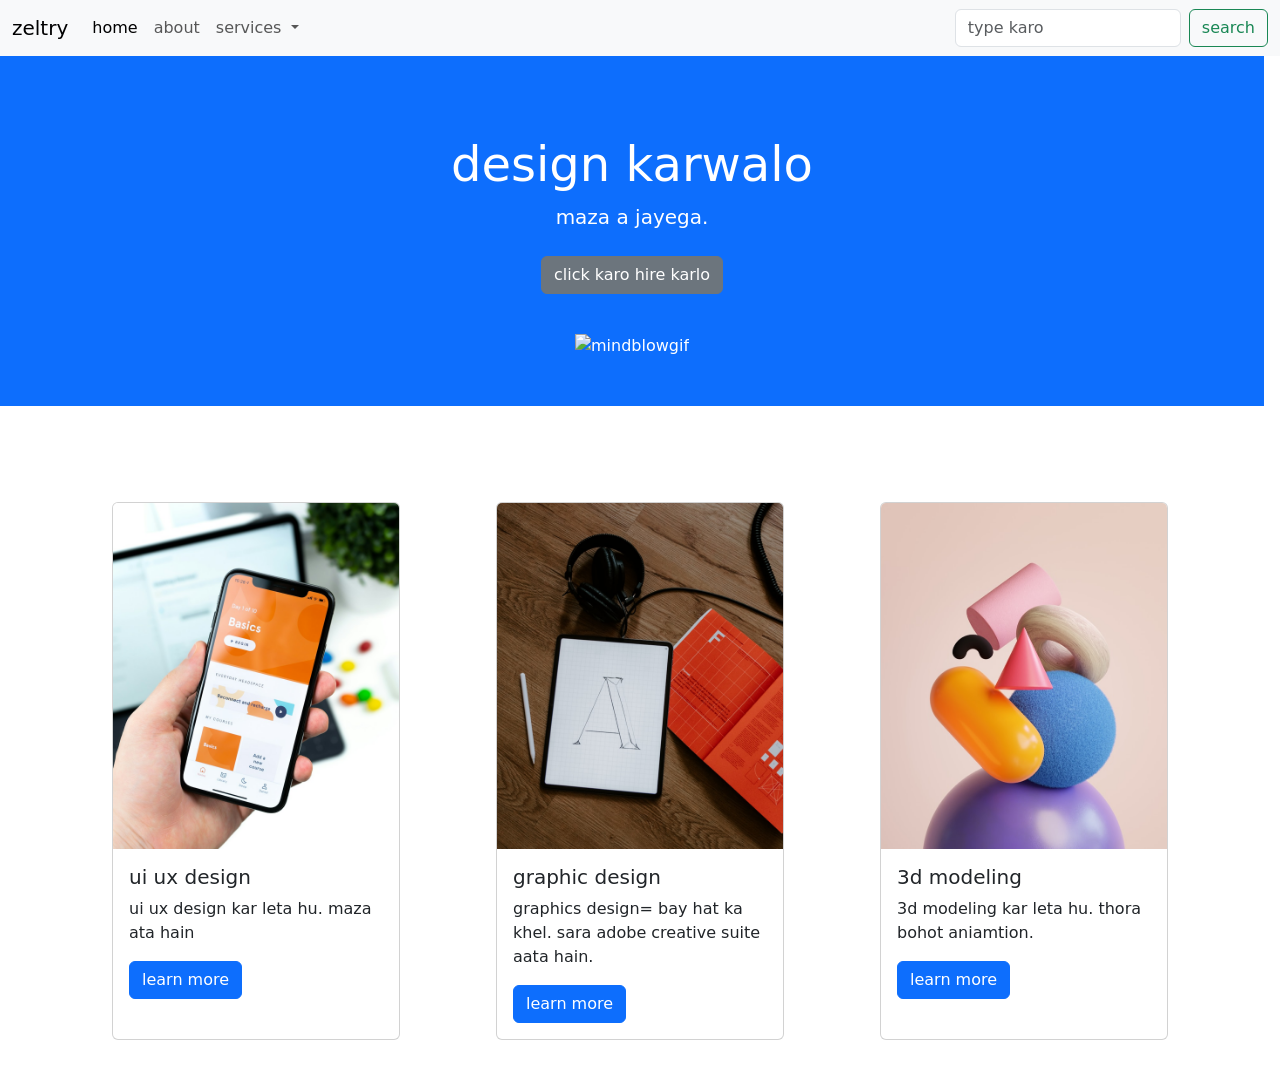
==== index.html @ cd255d21 "Add files via upload" ====
<!doctype html>
<html lang="en">
  <head>
    <meta charset="UTF-8" />
    <meta name="viewport" content="width=device-width, initial-scale=1.0" />
    <title>zeltry</title>

    <link
      href="https://cdn.jsdelivr.net/npm/bootstrap@5.3.8/dist/css/bootstrap.min.css"
      rel="stylesheet"
      integrity="sha384-sRIl4kxILFvY47J16cr9ZwB07vP4J8+LH7qKQnuqkuIAvNWLzeN8tE5YBujZqJLB"
      crossorigin="anonymous"
    />
  </head>
  <body>
    <nav class="navbar navbar-expand-lg bg-body-tertiary">
      <div class="container-fluid">
        <a class="navbar-brand" href="#">zeltry</a>
        <button
          class="navbar-toggler"
          type="button"
          data-bs-toggle="collapse"
          data-bs-target="#navbarSupportedContent"
          aria-controls="navbarSupportedContent"
          aria-expanded="false"
          aria-label="Toggle navigation"
        >
          <span class="navbar-toggler-icon"></span>
        </button>
        <div class="collapse navbar-collapse" id="navbarSupportedContent">
          <ul class="navbar-nav me-auto mb-2 mb-lg-0">
            <li class="nav-item">
              <a class="nav-link active" aria-current="page" href="./index.html"
                >home</a
              >
            </li>
            <li class="nav-item">
              <a class="nav-link" href="./about.html">about</a>
            </li>
            <li class="nav-item dropdown">
              <a
                class="nav-link dropdown-toggle"
                href="#"
                role="button"
                data-bs-toggle="dropdown"
                aria-expanded="false"
              >
                services
              </a>
              <ul class="dropdown-menu">
                <li><a class="dropdown-item" href="#">web design</a></li>
                <li><a class="dropdown-item" href="#">web development</a></li>
                <li><hr class="dropdown-divider" /></li>
                <li>
                  <a class="dropdown-item" href="#">tip me</a>
                </li>
              </ul>
            </li>
          </ul>
          <form class="d-flex" role="search">
            <input
              class="form-control me-2"
              type="search"
              placeholder="type karo"
              aria-label="Search"
            />
            <button class="btn btn-outline-success" type="submit">
              search
            </button>
          </form>
        </div>
      </div>
    </nav>
    <div
      class="text-bg-primary me-md-3 pt-3 px-3 pt-md-5 px-md-5 text-center overflow-hidden"
    >
      <div class="my-3 py-3">
        <h2 class="display-5">design karwalo</h2>
        <p class="lead">maza a jayega.</p>
        <a
          href="mailto:mrinmay.basu.780@gmail.com"
          class="btn btn-secondary my-2"
        >
          click karo hire karlo
        </a>
      </div>

      <img
        class="img-fluid mb-5"
        src="./assets/mindblow.gif"
        alt="mindblowgif"
      />
    </div>
    <br /><br />
    <div class="d-flex flex-wrap justify-content-center">
      <div class="card m-5" style="width: 18rem">
        <img src="./assets/uiux.png" class="card-img-top" alt="bloom" />
        <div class="card-body">
          <h5 class="card-title">ui ux design</h5>
          <p class="card-text">ui ux design kar leta hu. maza ata hain</p>
          <a href="#" class="btn btn-primary">learn more</a>
        </div>
      </div>

      <div class="card m-5" style="width: 18rem">
        <img
          src="./assets/graphicdesign.png"
          class="card-img-top"
          alt="graphicdesign"
        />
        <div class="card-body">
          <h5 class="card-title">graphic design</h5>
          <p class="card-text">
            graphics design= bay hat ka khel. sara adobe creative suite aata
            hain.
          </p>
          <a href="#" class="btn btn-primary">learn more</a>
        </div>
      </div>
      <div class="card m-5" style="width: 18rem">
        <img src="./assets/3d.png" class="card-img-top" alt="bloom" />
        <div class="card-body">
          <h5 class="card-title">3d modeling</h5>
          <p class="card-text">
            3d modeling kar leta hu. thora bohot aniamtion.
          </p>
          <a href="#" class="btn btn-primary">learn more</a>
        </div>
      </div>
    </div>
    <script
      src="https://cdn.jsdelivr.net/npm/bootstrap@5.3.8/dist/js/bootstrap.bundle.min.js"
      integrity="sha384-FKyoEForCGlyvwx9Hj09JcYn3nv7wiPVlz7YYwJrWVcXK/BmnVDxM+D2scQbITxI"
      crossorigin="anonymous"
    ></script>
  </body>
</html>
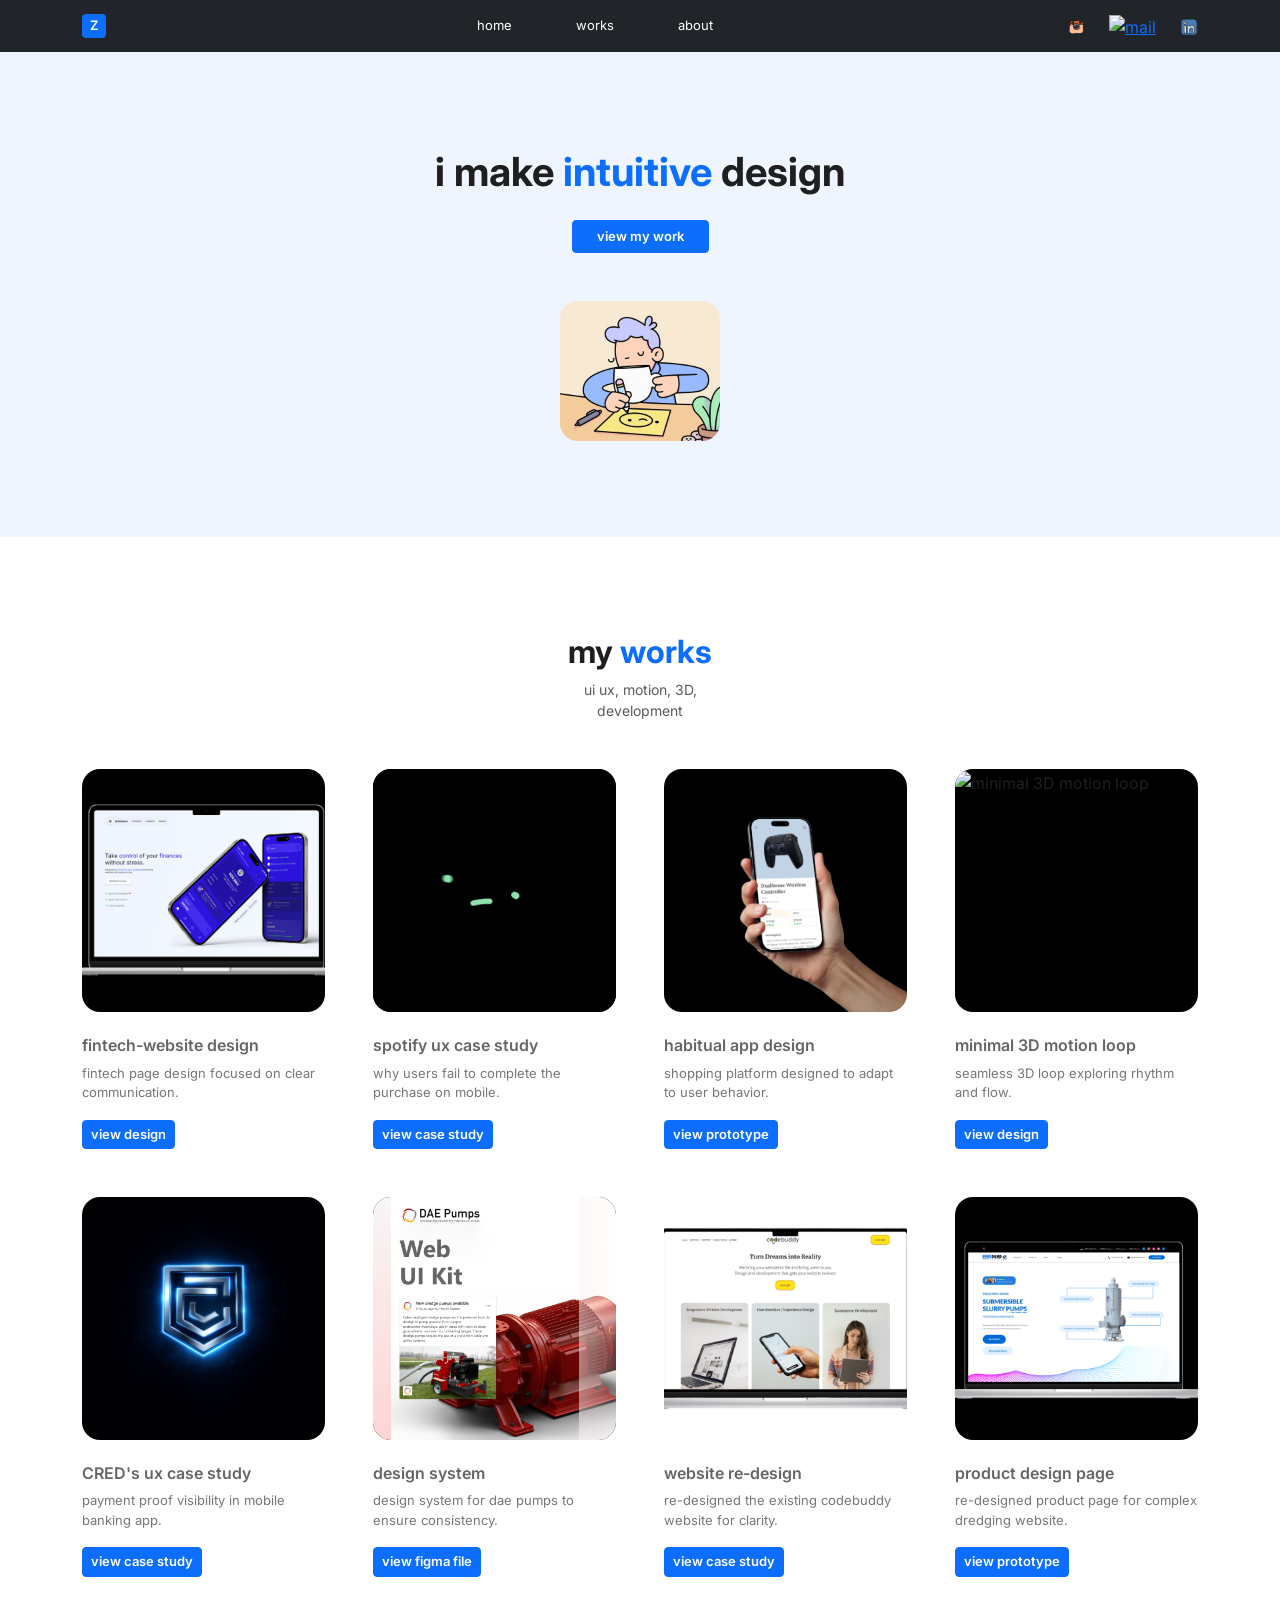
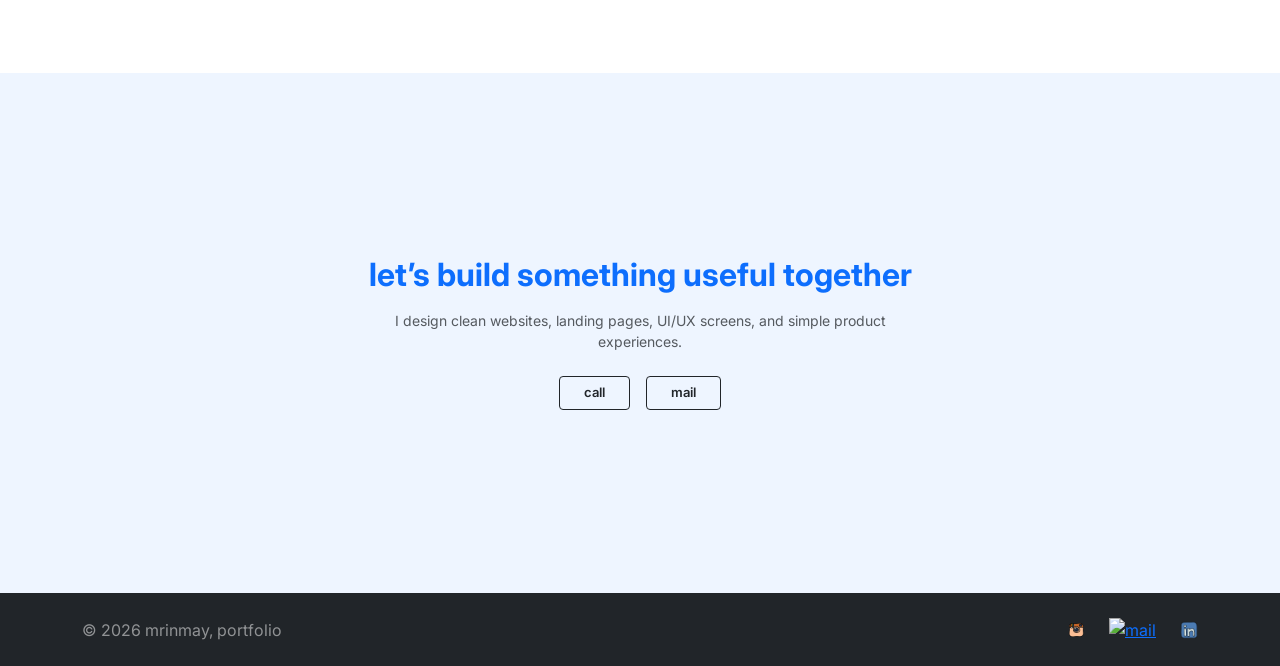
==== commit 93d819ba: "Add files via upload design changes" ====
--- a/index.html
+++ b/index.html
@@ -2,136 +2,304 @@
 <html lang="en">
   <head>
     <meta charset="UTF-8" />
-    <meta name="viewport" content="width=device-width, initial-scale=1.0" />
-    <title>zeltry</title>
+    <meta name="viewport" content="width=device-width, initial-scale=1" />
+    <title>Zeltry</title>
 
     <link
       href="https://cdn.jsdelivr.net/npm/bootstrap@5.3.8/dist/css/bootstrap.min.css"
       rel="stylesheet"
-      integrity="sha384-sRIl4kxILFvY47J16cr9ZwB07vP4J8+LH7qKQnuqkuIAvNWLzeN8tE5YBujZqJLB"
-      crossorigin="anonymous"
     />
+    <link
+      href="https://fonts.googleapis.com/css2?family=Inter:wght@400;600;700&display=swap"
+      rel="stylesheet"
+    />
+    <link rel="stylesheet" href="./style.css" />
   </head>
+
   <body>
-    <nav class="navbar navbar-expand-lg bg-body-tertiary">
-      <div class="container-fluid">
-        <a class="navbar-brand" href="#">zeltry</a>
+    <nav class="navbar navbar-expand-lg navbar-dark bg-dark py-2">
+      <div class="container">
+        <a class="navbar-brand" href="./index.html">
+          <span class="logo-box">Z</span>
+        </a>
+
         <button
           class="navbar-toggler"
           type="button"
           data-bs-toggle="collapse"
-          data-bs-target="#navbarSupportedContent"
-          aria-controls="navbarSupportedContent"
-          aria-expanded="false"
-          aria-label="Toggle navigation"
+          data-bs-target="#nav"
         >
           <span class="navbar-toggler-icon"></span>
         </button>
-        <div class="collapse navbar-collapse" id="navbarSupportedContent">
-          <ul class="navbar-nav me-auto mb-2 mb-lg-0">
+
+        <div class="collapse navbar-collapse" id="nav">
+          <ul class="navbar-nav mx-auto gap-lg-5 text-center">
             <li class="nav-item">
-              <a class="nav-link active" aria-current="page" href="./index.html"
-                >home</a
-              >
+              <a class="nav-link text-white" href="./index.html">home</a>
             </li>
             <li class="nav-item">
-              <a class="nav-link" href="./about.html">about</a>
+              <a class="nav-link text-white" href="./uiuxdesign.html">works</a>
             </li>
-            <li class="nav-item dropdown">
-              <a
-                class="nav-link dropdown-toggle"
-                href="#"
-                role="button"
-                data-bs-toggle="dropdown"
-                aria-expanded="false"
-              >
-                services
-              </a>
-              <ul class="dropdown-menu">
-                <li><a class="dropdown-item" href="#">web design</a></li>
-                <li><a class="dropdown-item" href="#">web development</a></li>
-                <li><hr class="dropdown-divider" /></li>
-                <li>
-                  <a class="dropdown-item" href="#">tip me</a>
-                </li>
-              </ul>
+            <li class="nav-item">
+              <a class="nav-link text-white" href="./about.html">about</a>
             </li>
           </ul>
-          <form class="d-flex" role="search">
-            <input
-              class="form-control me-2"
-              type="search"
-              placeholder="type karo"
-              aria-label="Search"
-            />
-            <button class="btn btn-outline-success" type="submit">
-              search
-            </button>
-          </form>
+
+          <div class="d-flex justify-content-center gap-4 mt-3 mt-lg-0">
+            <a href="https://www.instagram.com/basumrinmay4/"
+              ><img
+                src="./assets/icons8-instagram-old-48.png"
+                class="social-icon"
+                alt="instagram"
+            /></a>
+            <a href="mailto:basumrinmay4@gmail.com"
+              ><img
+                src="./assets/icons8-gmail-100.png"
+                class="social-icon"
+                alt="mail"
+            /></a>
+            <a href="https://www.linkedin.com/in/basumrinmay4/"
+              ><img
+                src="./assets/icons8-linkedin-48.png"
+                class="social-icon"
+                alt="linkedin"
+            /></a>
+          </div>
         </div>
       </div>
     </nav>
-    <div
-      class="text-bg-primary me-md-3 pt-3 px-3 pt-md-5 px-md-5 text-center overflow-hidden"
-    >
-      <div class="my-3 py-3">
-        <h2 class="display-5">design karwalo</h2>
-        <p class="lead">maza a jayega.</p>
-        <a
-          href="mailto:mrinmay.basu.780@gmail.com"
-          class="btn btn-secondary my-2"
-        >
-          click karo hire karlo
+
+    <section class="bg-soft text-center py-5">
+      <div class="container py-5">
+        <h1 class="fw-bold">i make <span class="loop-text"></span> design</h1>
+
+        <a href="./uiuxdesign.html" class="btn btn-primary mt-3 px-4">
+          view my work
         </a>
-      </div>
-
-      <img
-        class="img-fluid mb-5"
-        src="./assets/mindblow.gif"
-        alt="mindblowgif"
-      />
-    </div>
-    <br /><br />
-    <div class="d-flex flex-wrap justify-content-center">
-      <div class="card m-5" style="width: 18rem">
-        <img src="./assets/uiux.png" class="card-img-top" alt="bloom" />
-        <div class="card-body">
-          <h5 class="card-title">ui ux design</h5>
-          <p class="card-text">ui ux design kar leta hu. maza ata hain</p>
-          <a href="#" class="btn btn-primary">learn more</a>
-        </div>
-      </div>
-
-      <div class="card m-5" style="width: 18rem">
-        <img
-          src="./assets/graphicdesign.png"
-          class="card-img-top"
-          alt="graphicdesign"
-        />
-        <div class="card-body">
-          <h5 class="card-title">graphic design</h5>
-          <p class="card-text">
-            graphics design= bay hat ka khel. sara adobe creative suite aata
-            hain.
-          </p>
-          <a href="#" class="btn btn-primary">learn more</a>
-        </div>
-      </div>
-      <div class="card m-5" style="width: 18rem">
-        <img src="./assets/3d.png" class="card-img-top" alt="bloom" />
-        <div class="card-body">
-          <h5 class="card-title">3d modeling</h5>
-          <p class="card-text">
-            3d modeling kar leta hu. thora bohot aniamtion.
-          </p>
-          <a href="#" class="btn btn-primary">learn more</a>
-        </div>
-      </div>
-    </div>
-    <script
-      src="https://cdn.jsdelivr.net/npm/bootstrap@5.3.8/dist/js/bootstrap.bundle.min.js"
-      integrity="sha384-FKyoEForCGlyvwx9Hj09JcYn3nv7wiPVlz7YYwJrWVcXK/BmnVDxM+D2scQbITxI"
-      crossorigin="anonymous"
-    ></script>
+
+        <div class="mt-5">
+          <img
+            src="./assets/homedesigngif.gif"
+            class="hero-img img-fluid"
+            alt="design animation"
+          />
+        </div>
+      </div>
+    </section>
+
+    <section class="py-5">
+      <div class="container py-5">
+        <div class="text-center mb-5">
+          <h2 class="fw-bold">my <span class="text-primary">works</span></h2>
+          <p class="text-muted small">ui ux, motion, 3D,<br />development</p>
+        </div>
+
+        <div class="row g-5">
+          <div class="col-12 col-sm-6 col-lg-3">
+            <div class="project-card">
+              <div class="project-img-box mb-4">
+                <img
+                  src="./assets/fintechimg.png"
+                  class="project-img"
+                  alt="fintech website design"
+                />
+              </div>
+              <h6>fintech-website design</h6>
+              <p>fintech page design focused on clear communication.</p>
+              <a
+                href="https://www.figma.com/proto/EIg2PSfsEf6aNAZdZIak1Q/BrainWave?node-id=5-237&viewport=-259%2C293%2C0.53&t=g82nIxY6BeqRmJn9-1&scaling=min-zoom&content-scaling=fixed&starting-point-node-id=5%3A237&page-id=4%3A128"
+                class="btn btn-primary btn-sm"
+                >view design</a
+              >
+            </div>
+          </div>
+
+          <div class="col-12 col-sm-6 col-lg-3">
+            <div class="project-card">
+              <div class="project-img-box mb-4">
+                <img
+                  src="./assets/spotifygif.gif"
+                  class="project-img"
+                  alt="spotify ux case study"
+                />
+              </div>
+              <h6>spotify ux case study</h6>
+              <p>why users fail to complete the purchase on mobile.</p>
+              <a
+                href="https://www.figma.com/design/Kpx3cpwCYF7mMzfFqYjWZm/Case-Study-Spotify?node-id=3-299&p=f&t=s8zulVNmjvs2Lf0N-0"
+                class="btn btn-primary btn-sm"
+                >view case study</a
+              >
+            </div>
+          </div>
+
+          <div class="col-12 col-sm-6 col-lg-3">
+            <div class="project-card">
+              <div class="project-img-box mb-4">
+                <img
+                  src="./assets/Hand and iPhone 16 Pro.png"
+                  class="project-img"
+                  alt="habitual app design"
+                />
+              </div>
+              <h6>habitual app design</h6>
+              <p>shopping platform designed to adapt to user behavior.</p>
+              <a
+                href="https://www.figma.com/proto/rHf15zqXhsKxtSioQpMGKR/Habitual-%E2%80%94-Personalized-Shopping-Experience?page-id=26629%3A2887&node-id=26629-5513&p=f&viewport=80%2C2138%2C0.21&t=pk7bLF2Hebt6yExX-1&scaling=scale-down&content-scaling=fixed&starting-point-node-id=26629%3A5459&show-proto-sidebar=1"
+                class="btn btn-primary btn-sm"
+                >view prototype</a
+              >
+            </div>
+          </div>
+
+          <div class="col-12 col-sm-6 col-lg-3">
+            <div class="project-card">
+              <div class="project-img-box mb-4">
+                <img
+                  src="./assets/ball gif (2).gif"
+                  class="project-img"
+                  alt="minimal 3D motion loop"
+                />
+              </div>
+              <h6>minimal 3D motion loop</h6>
+              <p>seamless 3D loop exploring rhythm and flow.</p>
+              <a
+                href="https://dribbble.com/shots/27313549-Minimal-3D-Motion-Loop"
+                class="btn btn-primary btn-sm"
+                >view design</a
+              >
+            </div>
+          </div>
+
+          <div class="col-12 col-sm-6 col-lg-3">
+            <div class="project-card">
+              <div class="project-img-box mb-4">
+                <img
+                  src="./assets/credimage.png"
+                  class="project-img"
+                  alt="cred ux case study"
+                />
+              </div>
+              <h6>CRED's ux case study</h6>
+              <p>payment proof visibility in mobile banking app.</p>
+              <a
+                href="https://www.figma.com/design/K6SgcZBekp3eJPzAoNCLMR/Cred-UX-Case-Study?node-id=9-2556&t=Tc85GaWwQUBdm2nm-1"
+                class="btn btn-primary btn-sm"
+                >view case study</a
+              >
+            </div>
+          </div>
+
+          <div class="col-12 col-sm-6 col-lg-3">
+            <div class="project-card">
+              <div class="project-img-box mb-4">
+                <img
+                  src="./assets/daewebuikit.png"
+                  class="project-img"
+                  alt="design system"
+                />
+              </div>
+              <h6>design system</h6>
+              <p>design system for dae pumps to ensure consistency.</p>
+              <a
+                href="https://www.figma.com/design/v65bvXuwWl4AUX2r61pTS5/DAE-Design-System-Main?node-id=23-343&t=9eVaRJKO5XtEgbU8-1"
+                class="btn btn-primary btn-sm"
+                >view figma file</a
+              >
+            </div>
+          </div>
+
+          <div class="col-12 col-sm-6 col-lg-3">
+            <div class="project-card">
+              <div class="project-img-box mb-4">
+                <img
+                  src="./assets/codebuddymainimage.png"
+                  class="project-img"
+                  alt="website redesign"
+                />
+              </div>
+              <h6>website re-design</h6>
+              <p>re-designed the existing codebuddy website for clarity.</p>
+              <a
+                href="https://www.figma.com/design/uCEK4iDwIp53cOyySrgesP/codebuddy?node-id=0-1&t=ULbHok8e9qPvDHd4-1"
+                class="btn btn-primary btn-sm"
+                >view case study</a
+              >
+            </div>
+          </div>
+
+          <div class="col-12 col-sm-6 col-lg-3">
+            <div class="project-card">
+              <div class="project-img-box mb-4">
+                <img
+                  src="./assets/eddypump.png"
+                  class="project-img"
+                  alt="product design page"
+                />
+              </div>
+              <h6>product design page</h6>
+              <p>re-designed product page for complex dredging website.</p>
+              <a
+                href="https://www.figma.com/proto/MkLijkLUzchbMsZ65fDwAf/Eddy-Pump-New-Landing-Page?node-id=124-721&viewport=570%2C175%2C0.17&t=Ah0YM59PzkT0w6fd-1&scaling=scale-down&content-scaling=fixed&starting-point-node-id=124%3A721&page-id=124%3A720"
+                class="btn btn-primary btn-sm"
+                >view prototype</a
+              >
+            </div>
+          </div>
+        </div>
+      </div>
+    </section>
+
+    <section class="bg-soft cta-section d-flex align-items-center text-center">
+      <div class="container">
+        <h2 class="fw-bold text-primary">
+          let’s build something useful together
+        </h2>
+        <p class="text-muted small mx-auto mt-3" style="max-width: 520px">
+          I design clean websites, landing pages, UI/UX screens, and simple
+          product experiences.
+        </p>
+
+        <div class="d-flex justify-content-center gap-3 flex-wrap mt-4">
+          <a href="tel:+918240745095" class="btn btn-outline-dark px-4">call</a>
+          <a
+            href="mailto:basumrinmay4@gmail.com"
+            class="btn btn-outline-dark px-4"
+            >mail</a
+          >
+        </div>
+      </div>
+    </section>
+
+    <footer class="bg-dark text-white-50 py-4">
+      <div
+        class="container d-flex flex-column flex-md-row justify-content-between align-items-center gap-3"
+      >
+        <span>© 2026 mrinmay, portfolio</span>
+
+        <div class="d-flex gap-4">
+          <a href="https://www.instagram.com/basumrinmay4/"
+            ><img
+              src="./assets/icons8-instagram-old-48.png"
+              class="social-icon"
+              alt="instagram"
+          /></a>
+          <a href="mailto:basumrinmay4@gmail.com"
+            ><img
+              src="./assets/icons8-gmail-100.png"
+              class="social-icon"
+              alt="mail"
+          /></a>
+          <a href="https://www.linkedin.com/in/basumrinmay4/"
+            ><img
+              src="./assets/icons8-linkedin-48.png"
+              class="social-icon"
+              alt="linkedin"
+          /></a>
+        </div>
+      </div>
+    </footer>
+
+    <script src="https://cdn.jsdelivr.net/npm/bootstrap@5.3.8/dist/js/bootstrap.bundle.min.js"></script>
   </body>
 </html>
--- a/style.css
+++ b/style.css
@@ -0,0 +1,119 @@
+body {
+  font-family: "Inter", sans-serif;
+  color: #1f1f1f;
+  background: #fff;
+}
+
+.bg-soft {
+  background: #eef5ff;
+}
+
+.logo-box {
+  width: 24px;
+  height: 24px;
+  background: #0d6efd;
+  color: #fff;
+  border-radius: 4px;
+  display: grid;
+  place-items: center;
+  font-size: 13px;
+  font-weight: 600;
+}
+
+.nav-link {
+  font-size: 13px;
+}
+
+.social-icon {
+  width: 18px;
+  height: 18px;
+  object-fit: contain;
+  transition: 0.25s ease;
+}
+
+.social-icon:hover {
+  transform: translateY(-3px) rotate(8deg);
+}
+
+.hero-img {
+  width: 160px;
+  height: 140px;
+  object-fit: cover;
+  border-radius: 18px;
+  transition: 0.3s ease;
+}
+
+.hero-img:hover {
+  transform: translateY(-6px);
+}
+
+.loop-text::after {
+  content: "intuitive";
+  color: #0d6efd;
+  animation: words 6s infinite;
+}
+
+@keyframes words {
+  0% {
+    content: "intuitive";
+  }
+  33% {
+    content: "simple";
+  }
+  66% {
+    content: "useful";
+  }
+  100% {
+    content: "intuitive";
+  }
+}
+
+.project-card {
+  text-align: left;
+}
+
+.project-img-box {
+  width: 100%;
+  aspect-ratio: 1 / 1;
+  border-radius: 18px;
+  overflow: hidden;
+  background: #000;
+}
+
+.project-img {
+  width: 100%;
+  height: 100%;
+  object-fit: cover;
+  transition: 0.3s ease;
+}
+
+.project-card:hover .project-img {
+  transform: scale(1.05);
+}
+
+.project-card h6 {
+  font-weight: 600;
+  color: #666;
+}
+
+.project-card p {
+  font-size: 13px;
+  color: #777;
+  min-height: 40px;
+}
+
+.btn {
+  font-size: 13px;
+  font-weight: 600;
+  border-radius: 4px;
+}
+
+.cta-section {
+  min-height: 520px;
+}
+
+@media (max-width: 576px) {
+  .cta-section {
+    min-height: 420px;
+  }
+}
